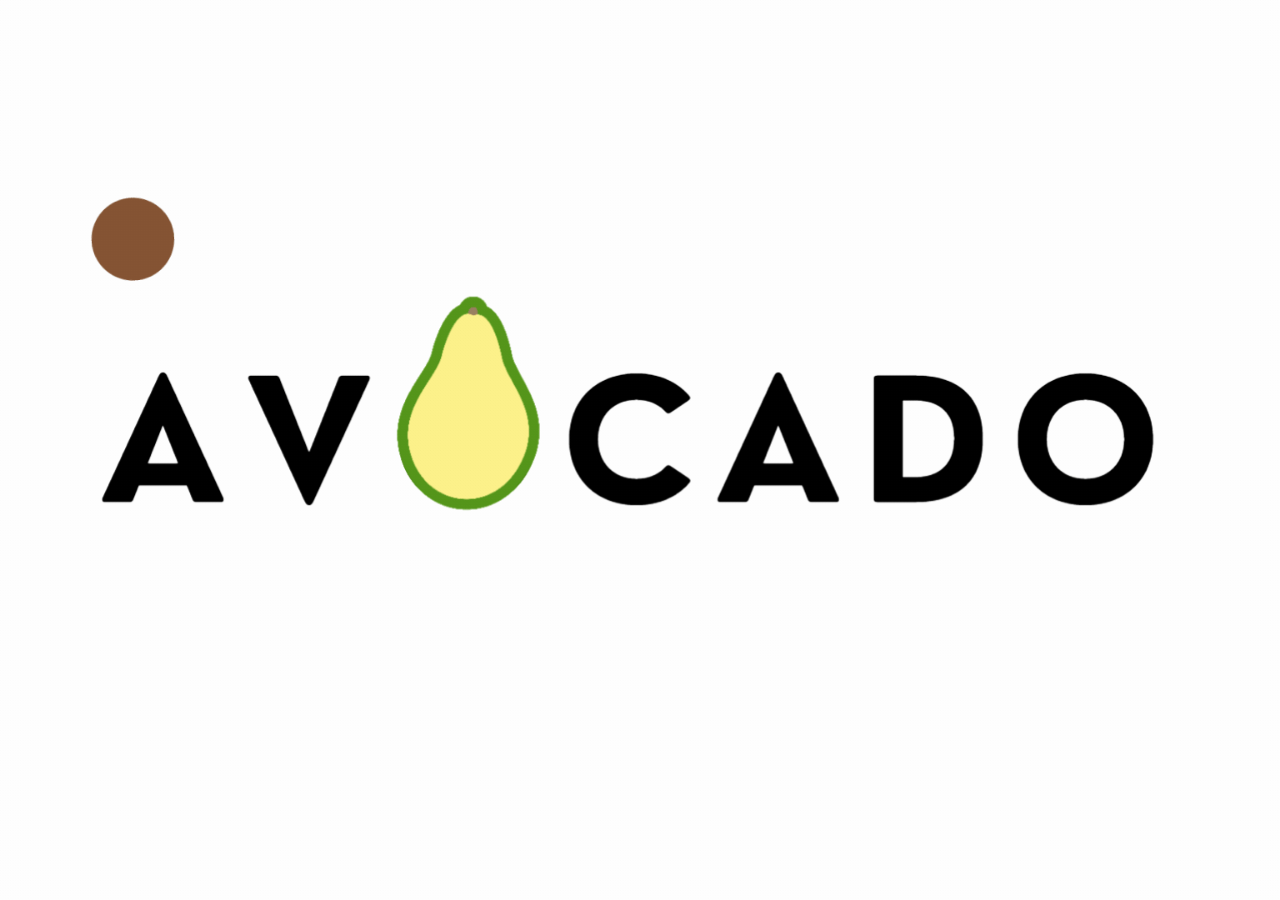
==== index.html @ add42fe2 "adicionando arquivos" ====
<!DOCTYPE html>
<html lang="en">
<head>
    <meta charset="UTF-8">
    <meta name="viewport" content="width=device-width, initial-scale=1.0">
    <link rel="stylesheet" href="css/splash.css">
    <title>The Memory Game</title>
</head>
<body>
    <script>
        setTimeout(() => {
            window.location.href = "menu.html";
        }, '2000');
    </script>
</body>
</html>
---- css/splash.css ----
body {
    padding: 0;
    margin: 0;
    width: 100vw;
    height: 100vh;
    background-image: url("../images/splash.gif");
    background-size: cover;
    background-repeat: no-repeat;
    background-position: center;
}
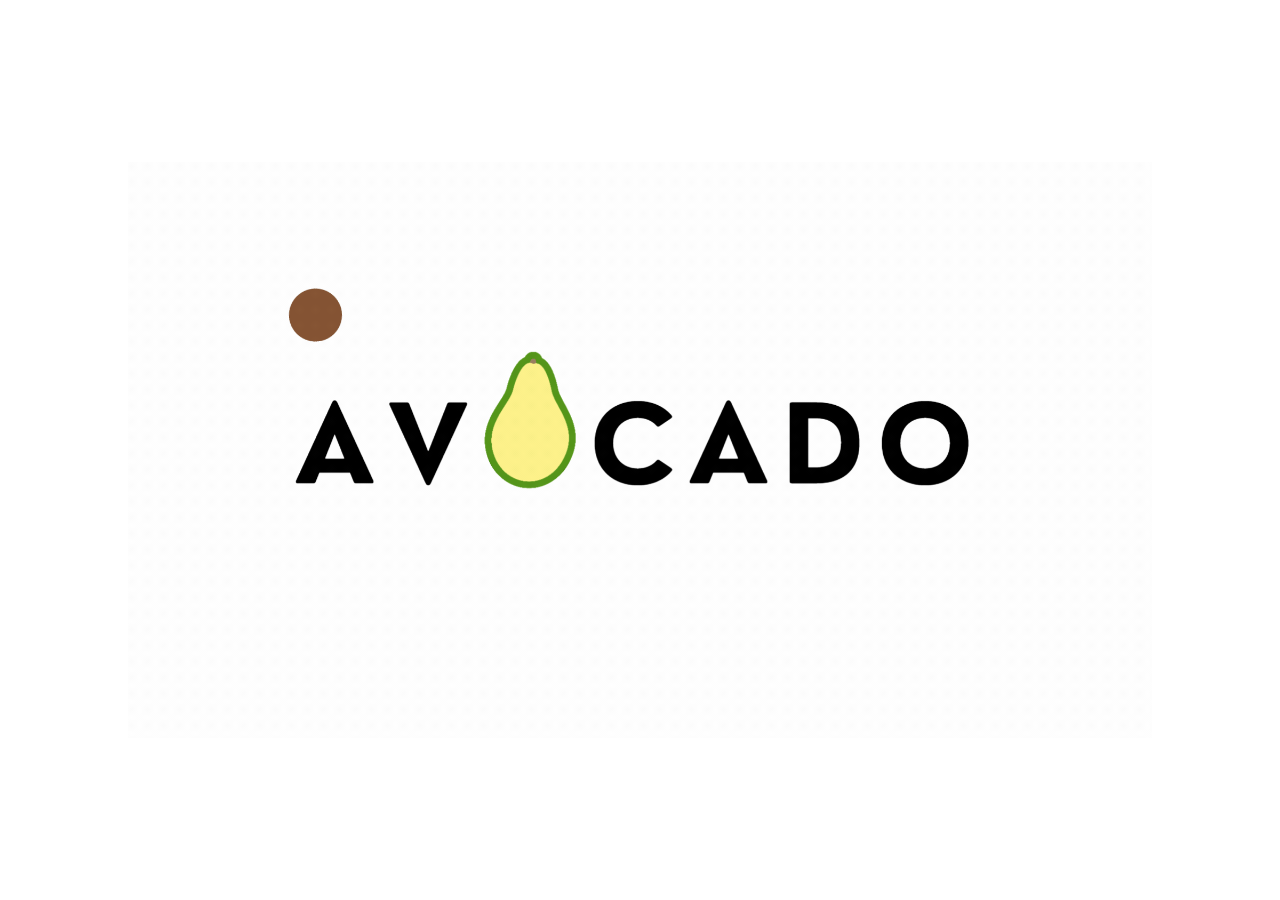
==== commit 6be9ecab: "arrumando detalhes" ====
--- a/index.html
+++ b/index.html
@@ -3,10 +3,12 @@
 <head>
     <meta charset="UTF-8">
     <meta name="viewport" content="width=device-width, initial-scale=1.0">
+    <link rel="shortcut icon" href="images/favicon.ico" type="image/x-icon">
     <link rel="stylesheet" href="css/splash.css">
     <title>The Memory Game</title>
 </head>
 <body>
+    <img src="images/splash.gif">
     <script>
         setTimeout(() => {
             window.location.href = "menu.html";
--- a/css/splash.css
+++ b/css/splash.css
@@ -1,10 +1,15 @@
 body {
+    display: flex;
+    justify-content: center;
+    align-items: center;
     padding: 0;
     margin: 0;
+    box-sizing: border-box;
+    height: 100vh;
     width: 100vw;
-    height: 100vh;
-    background-image: url("../images/splash.gif");
-    background-size: cover;
-    background-repeat: no-repeat;
-    background-position: center;
+}
+
+img {
+    width: 80%;
+    object-fit: cover;
 }